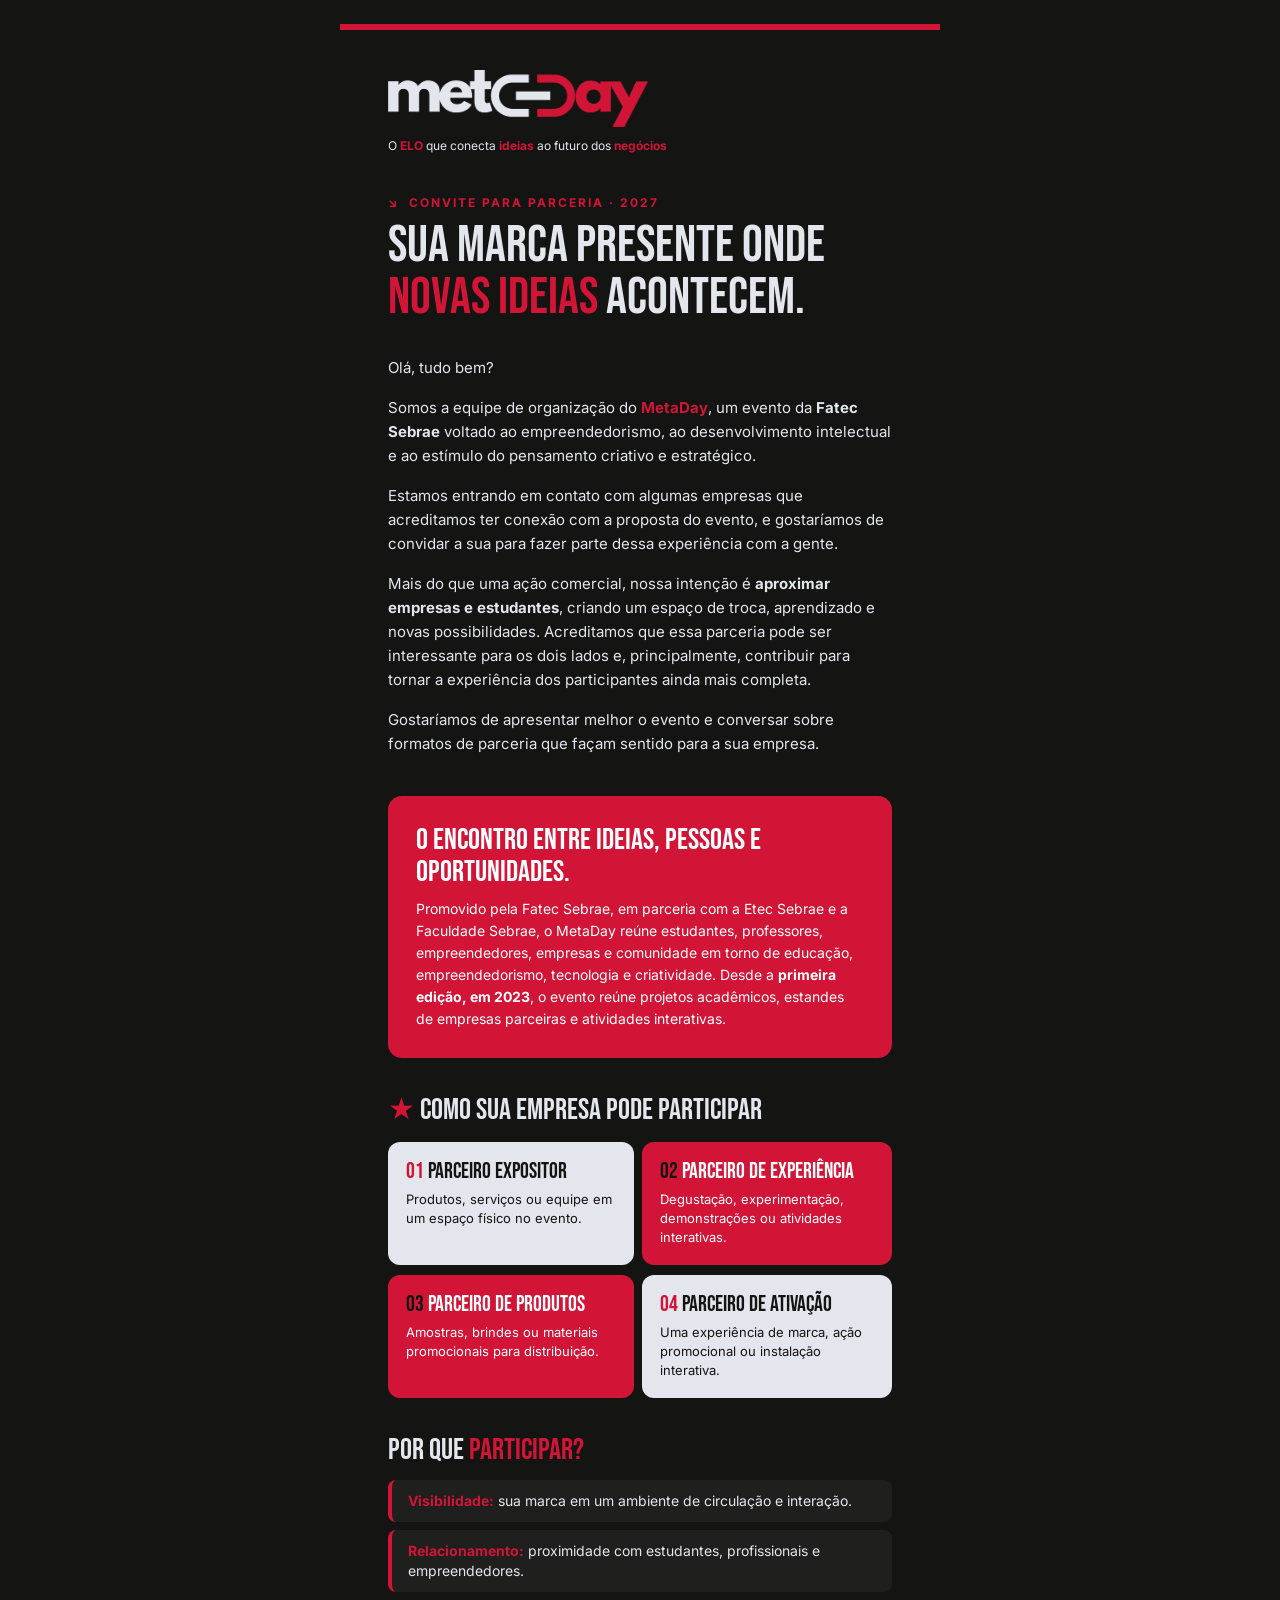
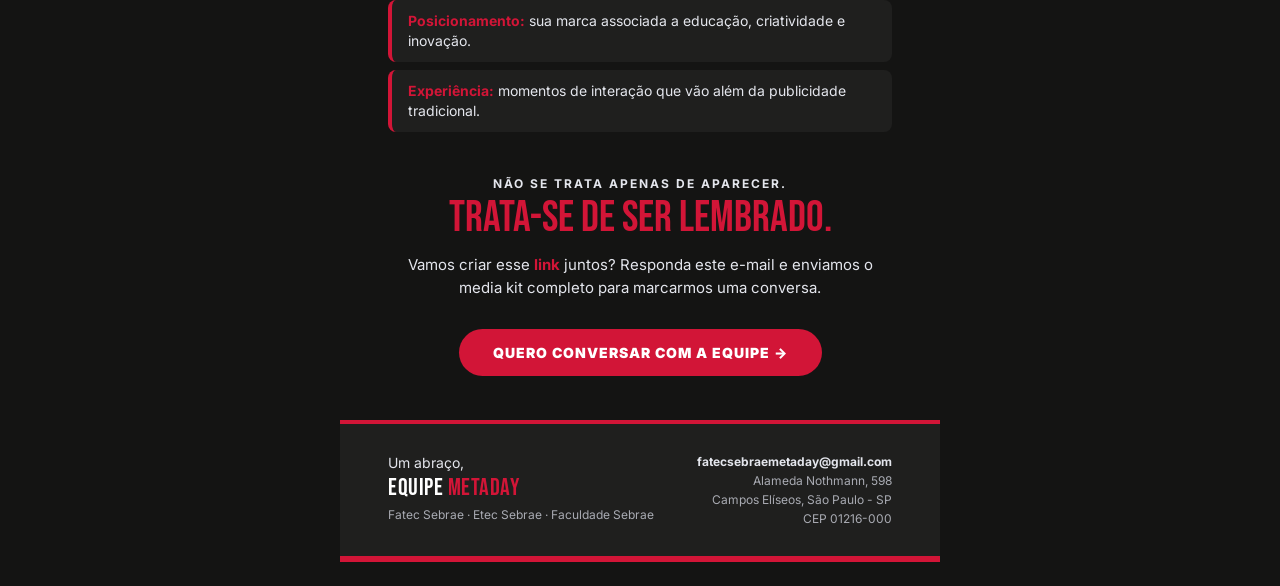
==== metaday-email/index.html @ 3293df10 "Adiciona e-mail HTML de patrocínio do MetaDay 2027 Co-Authored-By: Claude Opus 5.5 <noreply@anthropi" ====
<!DOCTYPE html>
<html lang="pt-BR" xmlns="http://www.w3.org/1999/xhtml">
<head>
<meta charset="UTF-8">
<meta name="robots" content="noindex">
<meta name="viewport" content="width=device-width, initial-scale=1.0">
<meta http-equiv="X-UA-Compatible" content="IE=edge">
<title>MetaDay 2027 | Convite para parceria</title>
<link href="https://fonts.googleapis.com/css2?family=Bebas+Neue&family=Inter:wght@400;700;900&family=League+Spartan:wght@800&display=swap" rel="stylesheet">
<style>
  body { margin:0; padding:0; background:#141413; }
  table { border-collapse:collapse; }
  img { border:0; display:block; }
  a { text-decoration:none; }
  @media only screen and (max-width:620px) {
    .container { width:100% !important; }
    .px { padding-left:24px !important; padding-right:24px !important; }
    .h1 { font-size:40px !important; line-height:42px !important; }
    .col { display:block !important; width:100% !important; }
    .col-gap { height:12px !important; display:block !important; width:100% !important; }
  }
</style>
</head>
<body style="margin:0; padding:0; background:#141413;">

<!-- Pré-cabeçalho (aparece na prévia da caixa de entrada) -->
<div style="display:none; max-height:0; overflow:hidden; mso-hide:all; font-size:1px; color:#141413; line-height:1px;">
  Queremos conversar sobre como conectar a sua marca ao MetaDay 2027, da Fatec Sebrae.&#8199;&#847;&#8199;&#847;&#8199;&#847;&#8199;&#847;&#8199;&#847;&#8199;&#847;
</div>

<table role="presentation" width="100%" cellpadding="0" cellspacing="0" border="0" bgcolor="#141413" style="background:#141413;">
<tr><td align="center" style="padding:24px 12px;">

  <table role="presentation" class="container" width="600" cellpadding="0" cellspacing="0" border="0" style="width:600px; max-width:600px;">

    <!-- Faixa superior -->
    <tr>
      <td bgcolor="#D21537" style="background:#D21537; height:6px; line-height:6px; font-size:6px;">&nbsp;</td>
    </tr>

    <!-- Cabeçalho / logo -->
    <tr>
      <td class="px" bgcolor="#141413" align="left" style="background:#141413; padding:40px 48px 8px 48px;">
        <img src="https://lucasprojetokaos-web.github.io/projeto-kaos-propostas/metaday-email/metaday-logo.png" width="260" alt="MetaDay" style="display:block; width:260px; max-width:100%; height:auto; border:0; color:#E4E6ED; font-family:Arial,sans-serif; font-size:28px; font-weight:bold;">
        <div style="font-family:Inter,Arial,sans-serif; font-size:12px; line-height:18px; color:#E4E6ED; padding-top:10px;">
          O <b style="color:#D21537;">ELO</b> que conecta <b style="color:#D21537;">ideias</b> ao futuro dos <b style="color:#D21537;">negócios</b>
        </div>
      </td>
    </tr>

    <!-- Título -->
    <tr>
      <td class="px" bgcolor="#141413" style="background:#141413; padding:32px 48px 8px 48px;">
        <div style="font-family:Inter,Arial,sans-serif; font-size:12px; font-weight:700; letter-spacing:2px; text-transform:uppercase; color:#D21537; padding-bottom:10px;">&#8600;&nbsp; Convite para parceria · 2027</div>
        <h1 class="h1" style="margin:0; font-family:'Bebas Neue',Anton,Impact,'Arial Narrow',sans-serif; font-weight:400; font-size:52px; line-height:52px; color:#E4E6ED; text-transform:uppercase;">
          Sua marca presente onde <span style="color:#D21537;">novas ideias</span> acontecem.
        </h1>
      </td>
    </tr>

    <!-- Corpo do texto -->
    <tr>
      <td class="px" bgcolor="#141413" style="background:#141413; padding:24px 48px 8px 48px; font-family:Inter,Arial,sans-serif; font-size:15px; line-height:24px; color:#E4E6ED;">
        <p style="margin:0 0 16px 0;">Olá, tudo bem?</p>
        <p style="margin:0 0 16px 0;">Somos a equipe de organização do <b style="color:#D21537;">MetaDay</b>, um evento da <b>Fatec Sebrae</b> voltado ao empreendedorismo, ao desenvolvimento intelectual e ao estímulo do pensamento criativo e estratégico.</p>
        <p style="margin:0 0 16px 0;">Estamos entrando em contato com algumas empresas que acreditamos ter conexão com a proposta do evento, e gostaríamos de convidar a sua para fazer parte dessa experiência com a gente.</p>
        <p style="margin:0 0 16px 0;">Mais do que uma ação comercial, nossa intenção é <b>aproximar empresas e estudantes</b>, criando um espaço de troca, aprendizado e novas possibilidades. Acreditamos que essa parceria pode ser interessante para os dois lados e, principalmente, contribuir para tornar a experiência dos participantes ainda mais completa.</p>
        <p style="margin:0;">Gostaríamos de apresentar melhor o evento e conversar sobre formatos de parceria que façam sentido para a sua empresa.</p>
      </td>
    </tr>

    <!-- Destaque vermelho -->
    <tr>
      <td class="px" bgcolor="#141413" style="background:#141413; padding:32px 48px 0 48px;">
        <table role="presentation" width="100%" cellpadding="0" cellspacing="0" border="0">
          <tr>
            <td bgcolor="#D21537" style="background:#D21537; border-radius:14px; padding:28px 28px;">
              <div style="font-family:'Bebas Neue',Anton,Impact,'Arial Narrow',sans-serif; font-size:30px; line-height:32px; color:#FFFFFF; text-transform:uppercase;">O encontro entre ideias, pessoas e oportunidades.</div>
              <div style="font-family:Inter,Arial,sans-serif; font-size:14px; line-height:22px; color:#FFFFFF; padding-top:10px;">
                Promovido pela Fatec Sebrae, em parceria com a Etec Sebrae e a Faculdade Sebrae, o MetaDay reúne estudantes, professores, empreendedores, empresas e comunidade em torno de educação, empreendedorismo, tecnologia e criatividade. Desde a <b>primeira edição, em 2023</b>, o evento reúne projetos acadêmicos, estandes de empresas parceiras e atividades interativas.
              </div>
            </td>
          </tr>
        </table>
      </td>
    </tr>

    <!-- Modalidades de parceria -->
    <tr>
      <td class="px" bgcolor="#141413" style="background:#141413; padding:36px 48px 0 48px;">
        <div style="font-family:'Bebas Neue',Anton,Impact,'Arial Narrow',sans-serif; font-size:30px; line-height:32px; color:#E4E6ED; text-transform:uppercase; padding-bottom:16px;">
          <span style="color:#D21537;">&#9733;</span> Como sua empresa pode participar
        </div>
        <table role="presentation" width="100%" cellpadding="0" cellspacing="0" border="0">
          <tr>
            <td class="col" width="247" valign="top" bgcolor="#E4E6ED" style="background:#E4E6ED; border-radius:12px; padding:18px 18px;">
              <div style="font-family:'Bebas Neue',Anton,Impact,'Arial Narrow',sans-serif; font-size:22px; line-height:24px; color:#141413; text-transform:uppercase;"><span style="color:#D21537;">01</span> Parceiro expositor</div>
              <div style="font-family:Inter,Arial,sans-serif; font-size:13px; line-height:19px; color:#141413; padding-top:6px;">Produtos, serviços ou equipe em um espaço físico no evento.</div>
            </td>
            <td class="col-gap" width="10" style="width:10px; font-size:0; line-height:0;">&nbsp;</td>
            <td class="col" width="247" valign="top" bgcolor="#D21537" style="background:#D21537; border-radius:12px; padding:18px 18px;">
              <div style="font-family:'Bebas Neue',Anton,Impact,'Arial Narrow',sans-serif; font-size:22px; line-height:24px; color:#FFFFFF; text-transform:uppercase;"><span style="color:#141413;">02</span> Parceiro de experiência</div>
              <div style="font-family:Inter,Arial,sans-serif; font-size:13px; line-height:19px; color:#FFFFFF; padding-top:6px;">Degustação, experimentação, demonstrações ou atividades interativas.</div>
            </td>
          </tr>
          <tr><td colspan="3" style="height:10px; line-height:10px; font-size:10px;">&nbsp;</td></tr>
          <tr>
            <td class="col" width="247" valign="top" bgcolor="#D21537" style="background:#D21537; border-radius:12px; padding:18px 18px;">
              <div style="font-family:'Bebas Neue',Anton,Impact,'Arial Narrow',sans-serif; font-size:22px; line-height:24px; color:#FFFFFF; text-transform:uppercase;"><span style="color:#141413;">03</span> Parceiro de produtos</div>
              <div style="font-family:Inter,Arial,sans-serif; font-size:13px; line-height:19px; color:#FFFFFF; padding-top:6px;">Amostras, brindes ou materiais promocionais para distribuição.</div>
            </td>
            <td class="col-gap" width="10" style="width:10px; font-size:0; line-height:0;">&nbsp;</td>
            <td class="col" width="247" valign="top" bgcolor="#E4E6ED" style="background:#E4E6ED; border-radius:12px; padding:18px 18px;">
              <div style="font-family:'Bebas Neue',Anton,Impact,'Arial Narrow',sans-serif; font-size:22px; line-height:24px; color:#141413; text-transform:uppercase;"><span style="color:#D21537;">04</span> Parceiro de ativação</div>
              <div style="font-family:Inter,Arial,sans-serif; font-size:13px; line-height:19px; color:#141413; padding-top:6px;">Uma experiência de marca, ação promocional ou instalação interativa.</div>
            </td>
          </tr>
        </table>
      </td>
    </tr>

    <!-- Por que participar -->
    <tr>
      <td class="px" bgcolor="#141413" style="background:#141413; padding:36px 48px 0 48px;">
        <div style="font-family:'Bebas Neue',Anton,Impact,'Arial Narrow',sans-serif; font-size:30px; line-height:32px; color:#E4E6ED; text-transform:uppercase; padding-bottom:14px;">
          Por que <span style="color:#D21537;">participar?</span>
        </div>
        <table role="presentation" width="100%" cellpadding="0" cellspacing="0" border="0" style="font-family:Inter,Arial,sans-serif; font-size:14px; line-height:20px;">
          <tr><td style="padding:0 0 8px 0;"><div style="background:#1F1F1E; border-left:4px solid #D21537; border-radius:8px; padding:11px 16px; color:#E4E6ED;"><b style="color:#D21537;">Visibilidade:</b> sua marca em um ambiente de circulação e interação.</div></td></tr>
          <tr><td style="padding:0 0 8px 0;"><div style="background:#1F1F1E; border-left:4px solid #D21537; border-radius:8px; padding:11px 16px; color:#E4E6ED;"><b style="color:#D21537;">Relacionamento:</b> proximidade com estudantes, profissionais e empreendedores.</div></td></tr>
          <tr><td style="padding:0 0 8px 0;"><div style="background:#1F1F1E; border-left:4px solid #D21537; border-radius:8px; padding:11px 16px; color:#E4E6ED;"><b style="color:#D21537;">Posicionamento:</b> sua marca associada a educação, criatividade e inovação.</div></td></tr>
          <tr><td style="padding:0;"><div style="background:#1F1F1E; border-left:4px solid #D21537; border-radius:8px; padding:11px 16px; color:#E4E6ED;"><b style="color:#D21537;">Experiência:</b> momentos de interação que vão além da publicidade tradicional.</div></td></tr>
        </table>
      </td>
    </tr>

    <!-- Chamada final -->
    <tr>
      <td class="px" bgcolor="#141413" align="center" style="background:#141413; padding:44px 48px 8px 48px;">
        <div style="font-family:Inter,Arial,sans-serif; font-size:12px; font-weight:700; letter-spacing:2px; text-transform:uppercase; color:#E4E6ED;">Não se trata apenas de aparecer.</div>
        <div style="font-family:'Bebas Neue',Anton,Impact,'Arial Narrow',sans-serif; font-size:44px; line-height:46px; color:#D21537; text-transform:uppercase; padding-top:4px;">Trata-se de ser lembrado.</div>
        <div style="font-family:Inter,Arial,sans-serif; font-size:15px; line-height:23px; color:#E4E6ED; padding-top:12px;">Vamos criar esse <b style="color:#D21537;">link</b> juntos? Responda este e-mail e enviamos o media kit completo para marcarmos uma conversa.</div>
      </td>
    </tr>
    <tr>
      <td bgcolor="#141413" align="center" style="background:#141413; padding:22px 48px 44px 48px;">
        <table role="presentation" cellpadding="0" cellspacing="0" border="0">
          <tr>
            <td bgcolor="#D21537" style="background:#D21537; border-radius:999px;">
              <a href="mailto:fatecsebraemetaday@gmail.com?subject=Parceria%20MetaDay%202027" target="_blank" style="display:inline-block; padding:15px 34px; font-family:Inter,Arial,sans-serif; font-size:14px; font-weight:900; letter-spacing:1px; text-transform:uppercase; color:#FFFFFF; text-decoration:none; border-radius:999px;">Quero conversar com a equipe &#8594;</a>
            </td>
          </tr>
        </table>
      </td>
    </tr>

    <!-- Assinatura / contato -->
    <tr>
      <td class="px" bgcolor="#1F1F1E" style="background:#1F1F1E; padding:28px 48px; border-top:4px solid #D21537;">
        <table role="presentation" width="100%" cellpadding="0" cellspacing="0" border="0">
          <tr>
            <td class="col" valign="top" style="font-family:Inter,Arial,sans-serif; font-size:14px; line-height:21px; color:#E4E6ED;">
              Um abraço,<br>
              <b style="font-family:'Bebas Neue',Anton,Impact,'Arial Narrow',sans-serif; font-weight:400; font-size:24px; line-height:30px; color:#FFFFFF; letter-spacing:0.5px;">Equipe <span style="color:#D21537;">MetaDay</span></b><br>
              <span style="font-size:12px; color:#A9ABB3;">Fatec Sebrae · Etec Sebrae · Faculdade Sebrae</span>
            </td>
            <td class="col" valign="top" align="right" style="font-family:Inter,Arial,sans-serif; font-size:12px; line-height:19px; color:#A9ABB3; text-align:right;">
              <a href="mailto:fatecsebraemetaday@gmail.com" style="color:#E4E6ED; font-weight:700; text-decoration:none;">fatecsebraemetaday@gmail.com</a><br>
              Alameda Nothmann, 598<br>
              Campos Elíseos, São Paulo - SP<br>
              CEP 01216-000
            </td>
          </tr>
        </table>
      </td>
    </tr>
    <tr>
      <td bgcolor="#D21537" style="background:#D21537; height:6px; line-height:6px; font-size:6px;">&nbsp;</td>
    </tr>

  </table>

</td></tr>
</table>
</body>
</html>
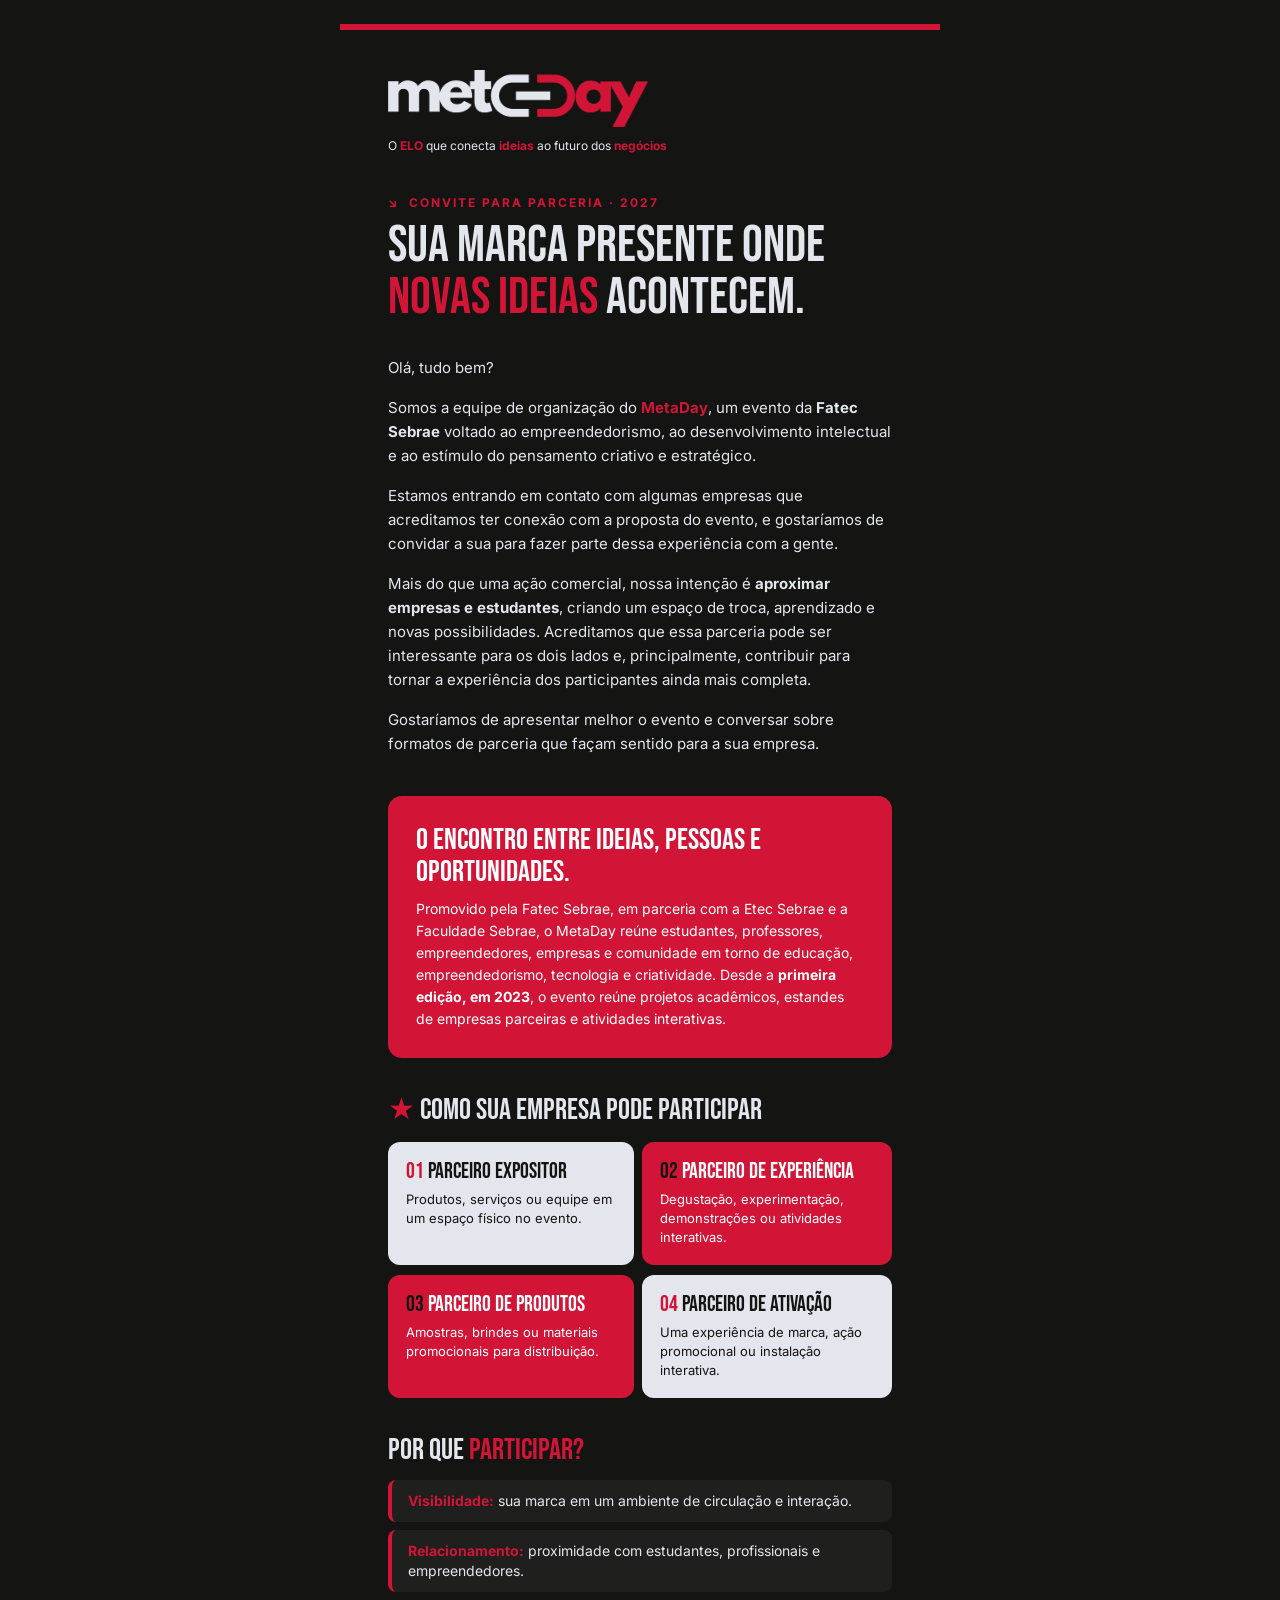
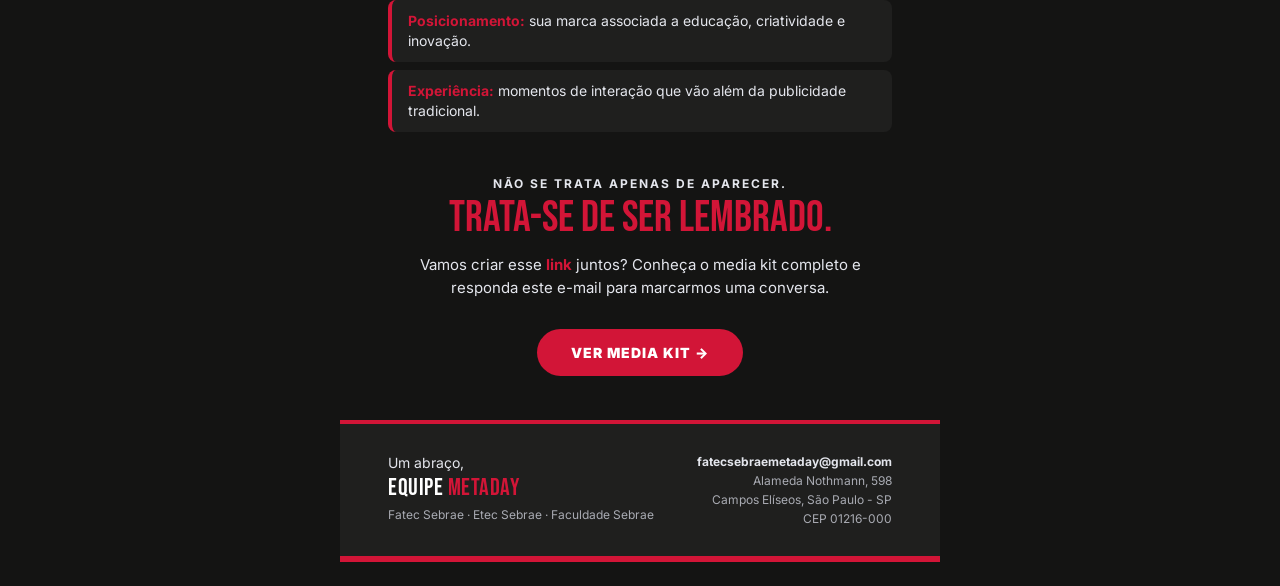
==== commit d5e27915: "MetaDay: botão final passa a ser "Ver media kit" com link do Drive Co-Authored-By: Claude Opus 5.5 <" ====
--- a/metaday-email/index.html
+++ b/metaday-email/index.html
@@ -139,7 +139,7 @@
       <td class="px" bgcolor="#141413" align="center" style="background:#141413; padding:44px 48px 8px 48px;">
         <div style="font-family:Inter,Arial,sans-serif; font-size:12px; font-weight:700; letter-spacing:2px; text-transform:uppercase; color:#E4E6ED;">Não se trata apenas de aparecer.</div>
         <div style="font-family:'Bebas Neue',Anton,Impact,'Arial Narrow',sans-serif; font-size:44px; line-height:46px; color:#D21537; text-transform:uppercase; padding-top:4px;">Trata-se de ser lembrado.</div>
-        <div style="font-family:Inter,Arial,sans-serif; font-size:15px; line-height:23px; color:#E4E6ED; padding-top:12px;">Vamos criar esse <b style="color:#D21537;">link</b> juntos? Responda este e-mail e enviamos o media kit completo para marcarmos uma conversa.</div>
+        <div style="font-family:Inter,Arial,sans-serif; font-size:15px; line-height:23px; color:#E4E6ED; padding-top:12px;">Vamos criar esse <b style="color:#D21537;">link</b> juntos? Conheça o media kit completo e responda este e-mail para marcarmos uma conversa.</div>
       </td>
     </tr>
     <tr>
@@ -147,7 +147,7 @@
         <table role="presentation" cellpadding="0" cellspacing="0" border="0">
           <tr>
             <td bgcolor="#D21537" style="background:#D21537; border-radius:999px;">
-              <a href="mailto:fatecsebraemetaday@gmail.com?subject=Parceria%20MetaDay%202027" target="_blank" style="display:inline-block; padding:15px 34px; font-family:Inter,Arial,sans-serif; font-size:14px; font-weight:900; letter-spacing:1px; text-transform:uppercase; color:#FFFFFF; text-decoration:none; border-radius:999px;">Quero conversar com a equipe &#8594;</a>
+              <a href="https://drive.google.com/file/d/1E5G5jWtkRRz2CN0wn1RyYyfF57SRmphQ/view?usp=sharing" target="_blank" style="display:inline-block; padding:15px 34px; font-family:Inter,Arial,sans-serif; font-size:14px; font-weight:900; letter-spacing:1px; text-transform:uppercase; color:#FFFFFF; text-decoration:none; border-radius:999px;">Ver media kit &#8594;</a>
             </td>
           </tr>
         </table>
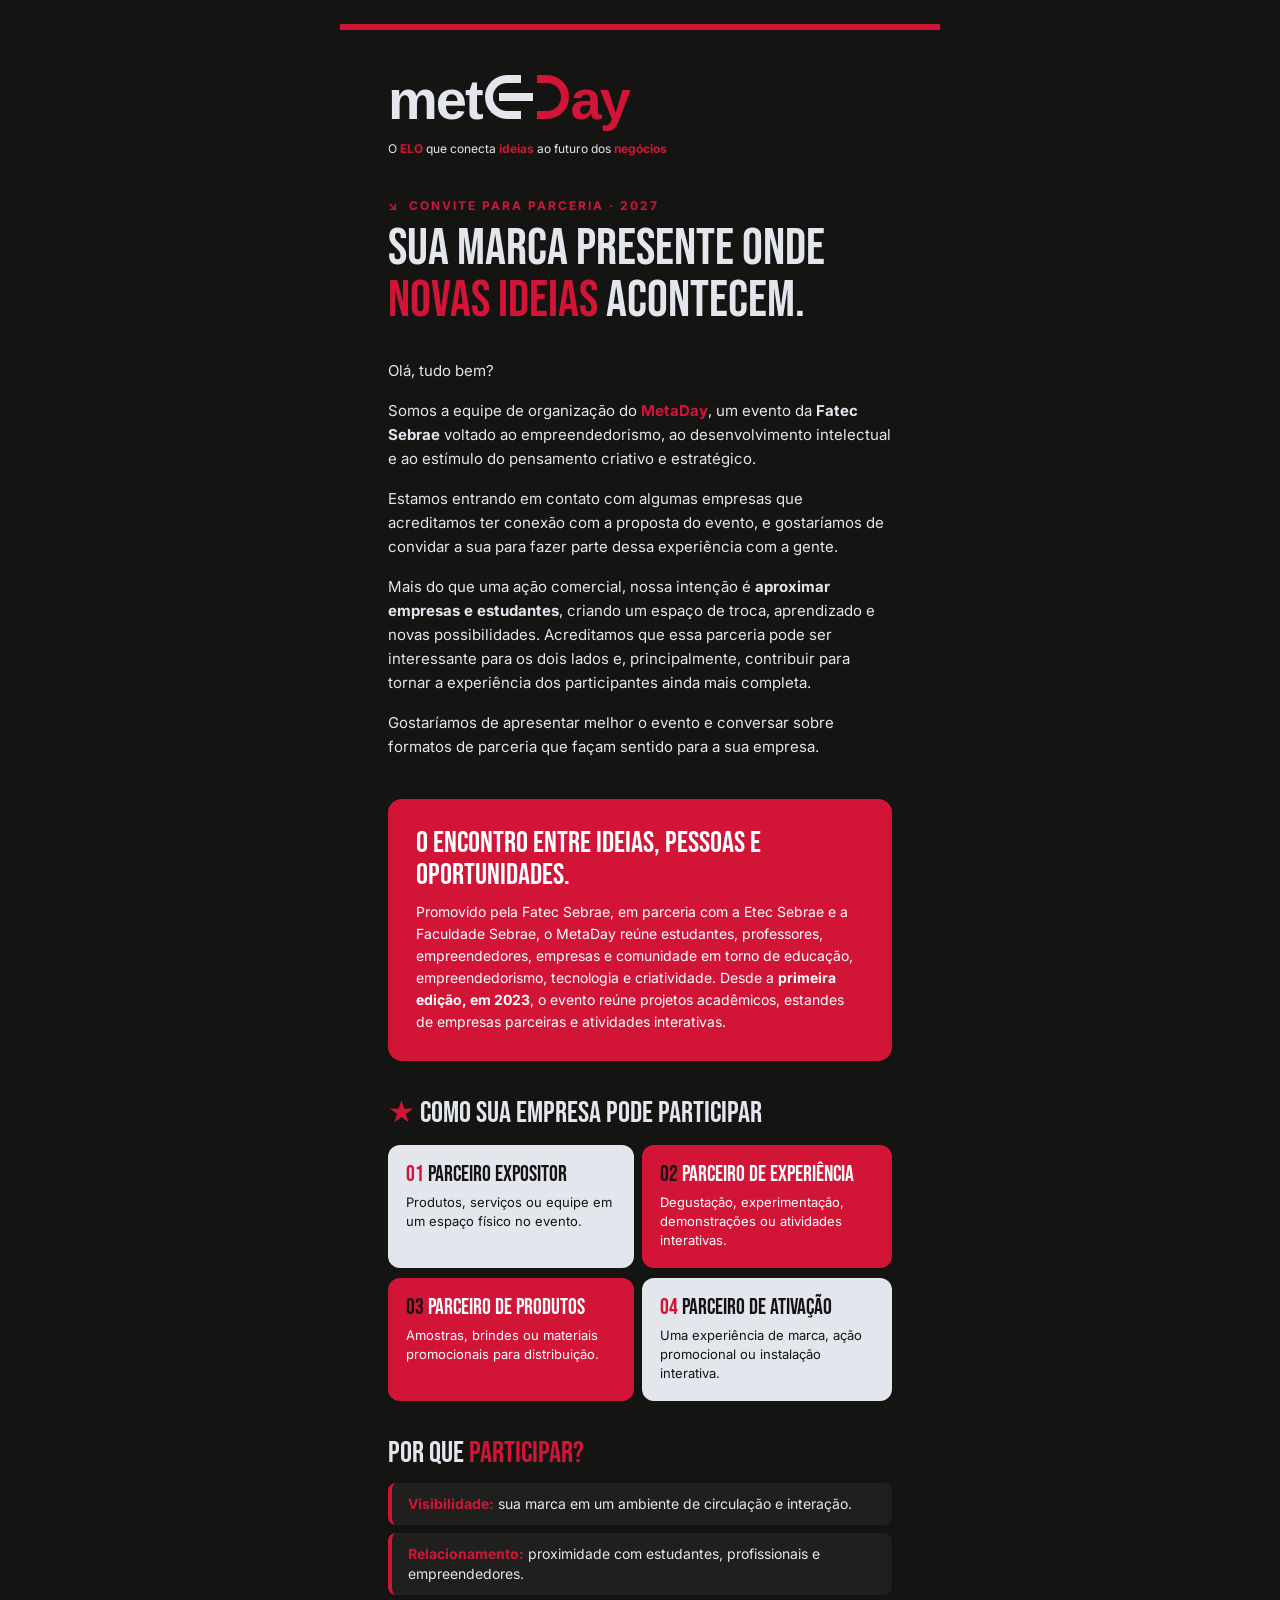
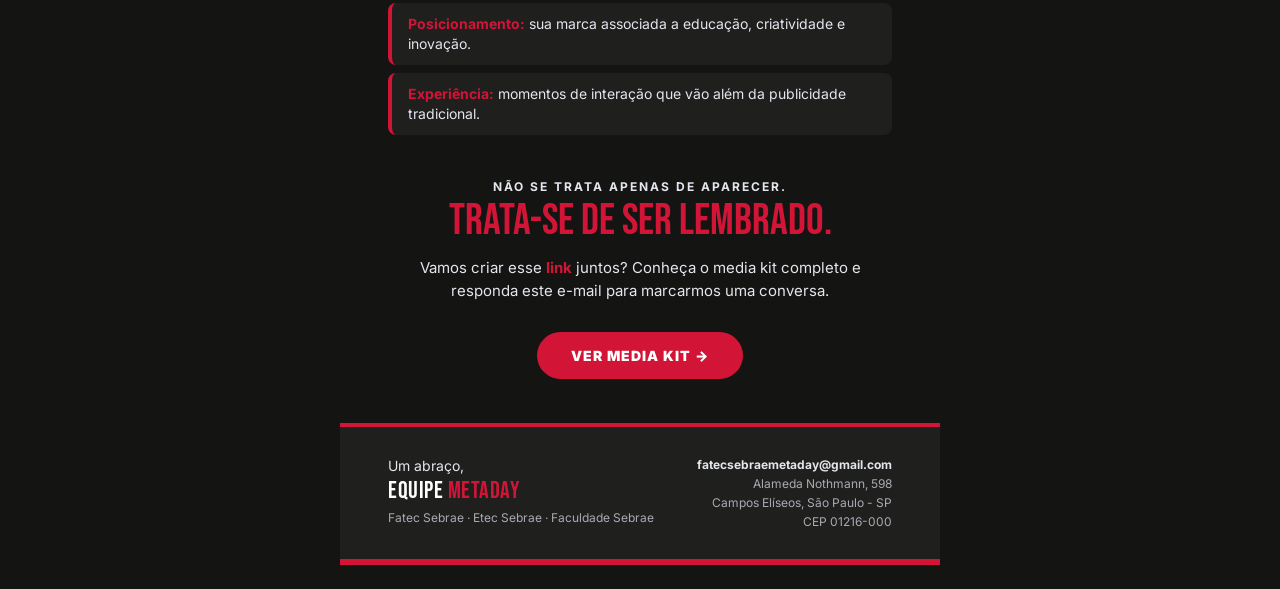
==== commit df26046a: "MetaDay: logo feito em HTML/CSS no próprio código, sem depender de imagem externa Co-Authored-By: Cl" ====
--- a/metaday-email/index.html
+++ b/metaday-email/index.html
@@ -41,7 +41,11 @@
     <!-- Cabeçalho / logo -->
     <tr>
       <td class="px" bgcolor="#141413" align="left" style="background:#141413; padding:40px 48px 8px 48px;">
-        <img src="https://lucasprojetokaos-web.github.io/projeto-kaos-propostas/metaday-email/metaday-logo.png" width="260" alt="MetaDay" style="display:block; width:260px; max-width:100%; height:auto; border:0; color:#E4E6ED; font-family:Arial,sans-serif; font-size:28px; font-weight:bold;">
+        <!-- Logo MetaDay feito em HTML/CSS, sem imagem: funciona em qualquer ferramenta de e-mail -->
+        <!--[if mso]><div style="font-family:Arial,sans-serif; font-weight:bold; font-size:44px; line-height:48px; color:#E4E6ED;">meta<span style="color:#D21537;">Day</span></div><![endif]-->
+        <!--[if !mso]><!-->
+        <div style="font-family:'League Spartan','Arial Black','Arial Bold',Arial,sans-serif; font-weight:900; font-size:56px; line-height:60px; letter-spacing:-2px; color:#E4E6ED; white-space:nowrap;">met<span style="display:inline-block; width:28px; height:28px; border:8px solid #E4E6ED; border-right:0; border-radius:22px 0 0 22px; margin-left:3px; font-size:0; line-height:0;"></span><span style="display:inline-block; width:34px; height:8px; background:#E4E6ED; margin-left:-22px; margin-bottom:18px; font-size:0; line-height:0;"></span><span style="display:inline-block; width:24px; height:28px; border:8px solid #D21537; border-left:0; border-radius:0 22px 22px 0; margin-left:4px; font-size:0; line-height:0;"></span><span style="color:#D21537; margin-left:2px;">ay</span></div>
+        <!--<![endif]-->
         <div style="font-family:Inter,Arial,sans-serif; font-size:12px; line-height:18px; color:#E4E6ED; padding-top:10px;">
           O <b style="color:#D21537;">ELO</b> que conecta <b style="color:#D21537;">ideias</b> ao futuro dos <b style="color:#D21537;">negócios</b>
         </div>
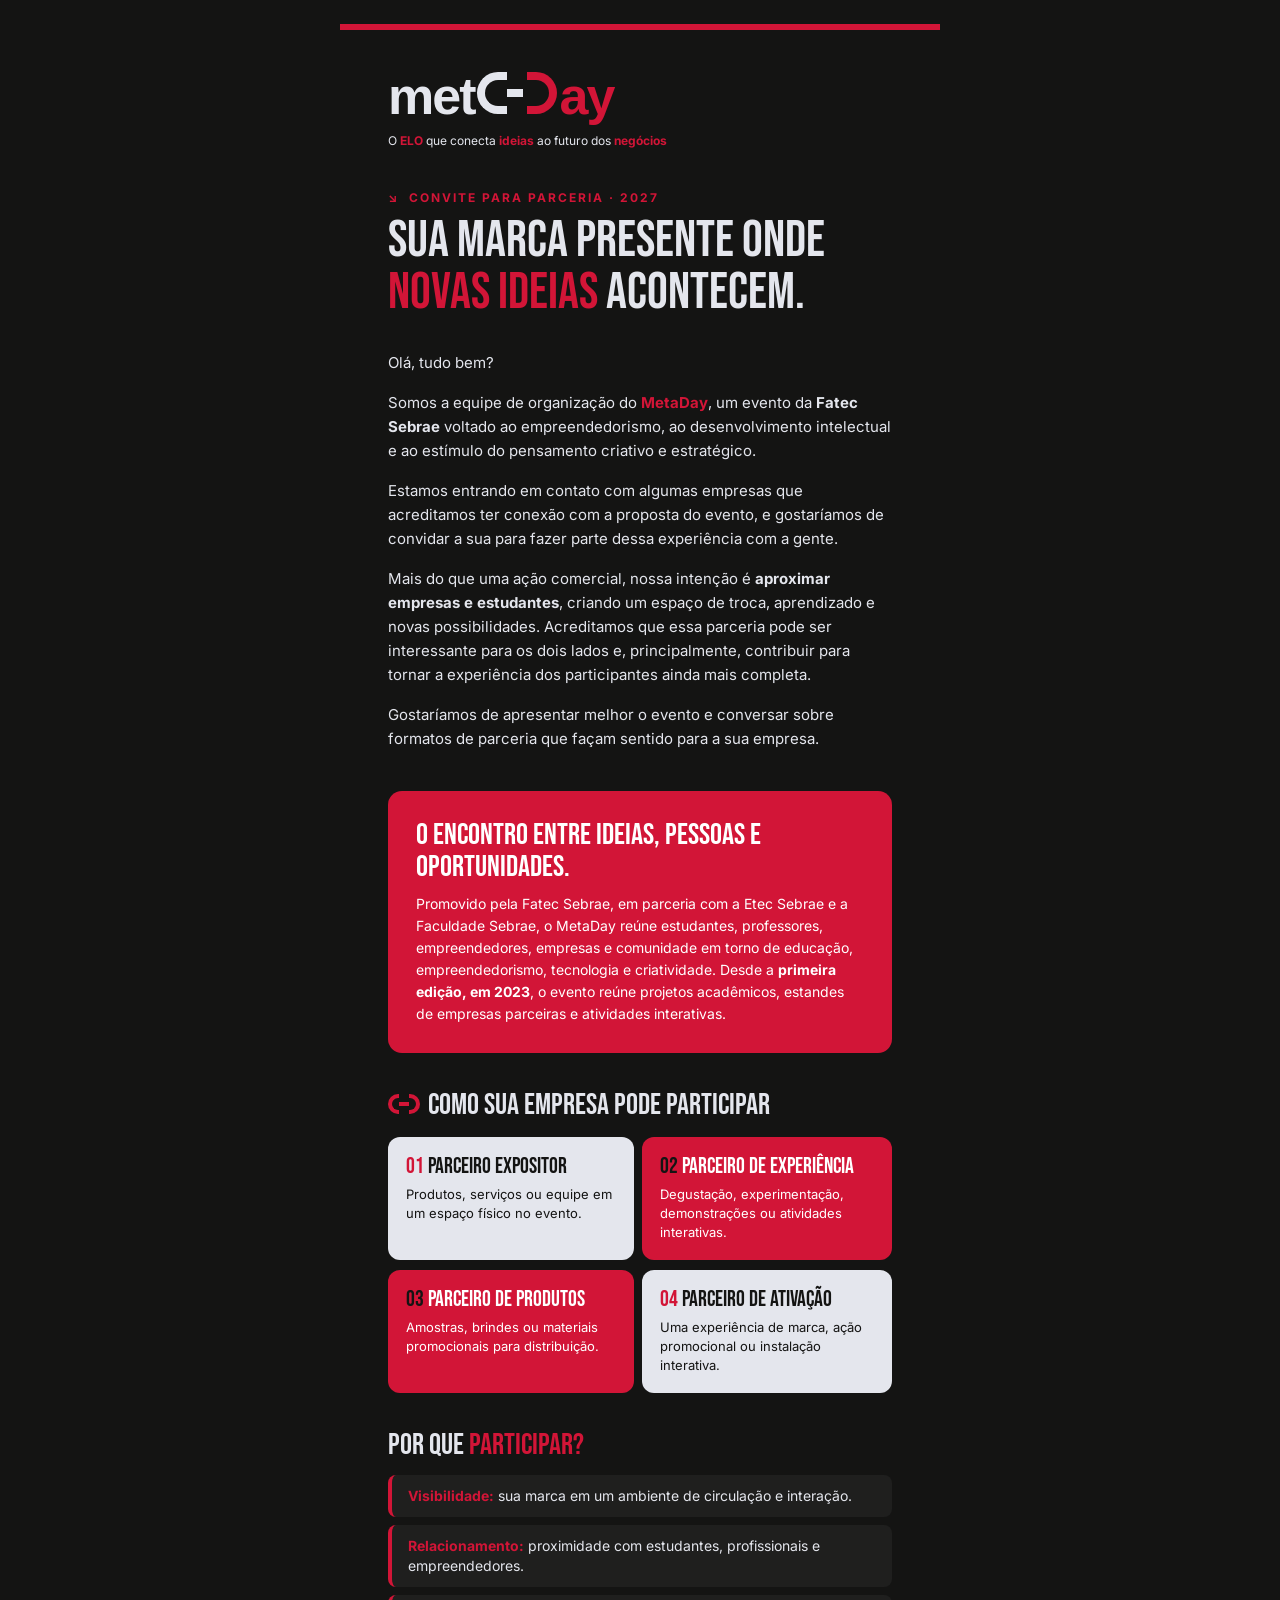
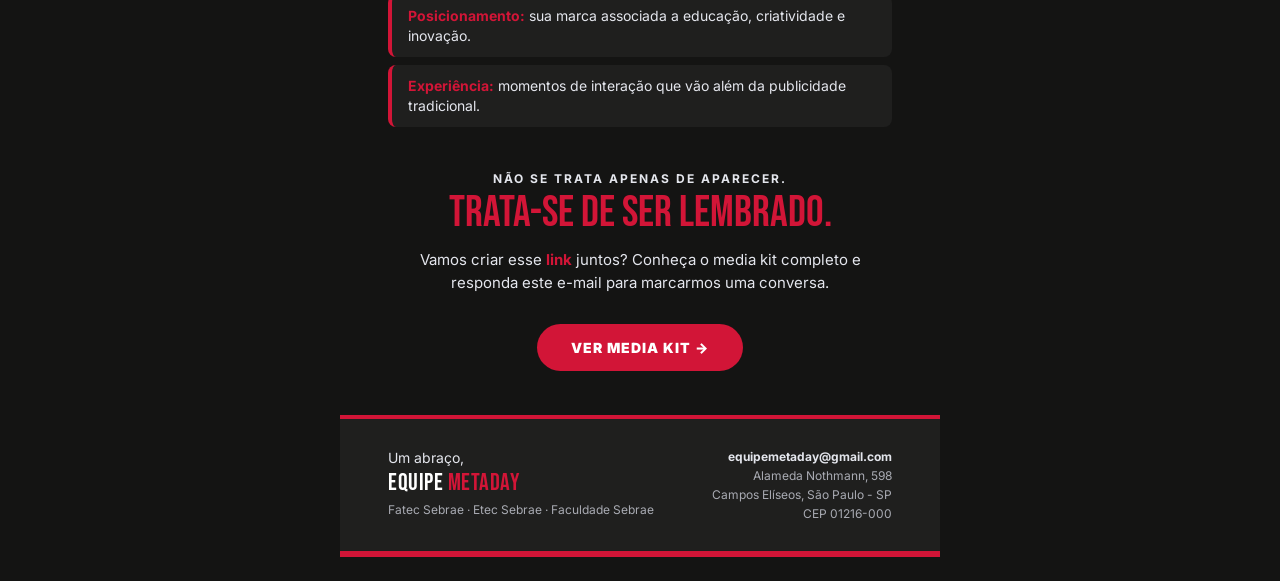
==== commit cdc7f140: "MetaDay: logo alinhado, ícone de link da identidade e e-mail equipemetaday@gmail.com Co-Authored-By:" ====
--- a/metaday-email/index.html
+++ b/metaday-email/index.html
@@ -44,7 +44,7 @@
         <!-- Logo MetaDay feito em HTML/CSS, sem imagem: funciona em qualquer ferramenta de e-mail -->
         <!--[if mso]><div style="font-family:Arial,sans-serif; font-weight:bold; font-size:44px; line-height:48px; color:#E4E6ED;">meta<span style="color:#D21537;">Day</span></div><![endif]-->
         <!--[if !mso]><!-->
-        <div style="font-family:'League Spartan','Arial Black','Arial Bold',Arial,sans-serif; font-weight:900; font-size:56px; line-height:60px; letter-spacing:-2px; color:#E4E6ED; white-space:nowrap;">met<span style="display:inline-block; width:28px; height:28px; border:8px solid #E4E6ED; border-right:0; border-radius:22px 0 0 22px; margin-left:3px; font-size:0; line-height:0;"></span><span style="display:inline-block; width:34px; height:8px; background:#E4E6ED; margin-left:-22px; margin-bottom:18px; font-size:0; line-height:0;"></span><span style="display:inline-block; width:24px; height:28px; border:8px solid #D21537; border-left:0; border-radius:0 22px 22px 0; margin-left:4px; font-size:0; line-height:0;"></span><span style="color:#D21537; margin-left:2px;">ay</span></div>
+        <table role="presentation" cellpadding="0" cellspacing="0" border="0" style="border-collapse:collapse;"><tr><td valign="bottom" style="vertical-align:bottom; font-family:'League Spartan','Arial Black','Arial Bold',Arial,sans-serif; font-weight:900; font-size:52px; line-height:52px; letter-spacing:-2px; white-space:nowrap; color:#E4E6ED; padding-right:3px;">met</td><td valign="bottom" style="vertical-align:bottom; padding-bottom:8px;"><div style="width:22px; height:26px; border:8px solid #E4E6ED; border-right:0; border-radius:21px 0 0 21px; font-size:0; line-height:0;">&nbsp;</div></td><td valign="bottom" style="vertical-align:bottom; padding-bottom:25px;"><div style="width:16px; height:8px; background:#E4E6ED; margin:0 4px 0 0; font-size:0; line-height:0;">&nbsp;</div></td><td valign="bottom" style="vertical-align:bottom; padding-bottom:8px;"><div style="width:22px; height:26px; border:8px solid #D21537; border-left:0; border-radius:0 21px 21px 0; font-size:0; line-height:0;">&nbsp;</div></td><td valign="bottom" style="vertical-align:bottom; font-family:'League Spartan','Arial Black','Arial Bold',Arial,sans-serif; font-weight:900; font-size:52px; line-height:52px; letter-spacing:-2px; white-space:nowrap; color:#D21537; padding-left:2px;">ay</td></tr></table>
         <!--<![endif]-->
         <div style="font-family:Inter,Arial,sans-serif; font-size:12px; line-height:18px; color:#E4E6ED; padding-top:10px;">
           O <b style="color:#D21537;">ELO</b> que conecta <b style="color:#D21537;">ideias</b> ao futuro dos <b style="color:#D21537;">negócios</b>
@@ -93,7 +93,7 @@
     <tr>
       <td class="px" bgcolor="#141413" style="background:#141413; padding:36px 48px 0 48px;">
         <div style="font-family:'Bebas Neue',Anton,Impact,'Arial Narrow',sans-serif; font-size:30px; line-height:32px; color:#E4E6ED; text-transform:uppercase; padding-bottom:16px;">
-          <span style="color:#D21537;">&#9733;</span> Como sua empresa pode participar
+          <table role="presentation" cellpadding="0" cellspacing="0" border="0" style="display:inline-table; border-collapse:collapse; vertical-align:middle; margin-right:8px;"><tr><td valign="middle"><div style="width:7px; height:12px; border:4px solid #D21537; border-right:0; border-radius:10px 0 0 10px; font-size:0; line-height:0;">&nbsp;</div></td><td valign="middle"><div style="width:10px; height:4px; background:#D21537; font-size:0; line-height:0;">&nbsp;</div></td><td valign="middle"><div style="width:7px; height:12px; border:4px solid #D21537; border-left:0; border-radius:0 10px 10px 0; font-size:0; line-height:0;">&nbsp;</div></td></tr></table>Como sua empresa pode participar
         </div>
         <table role="presentation" width="100%" cellpadding="0" cellspacing="0" border="0">
           <tr>
@@ -169,7 +169,7 @@
               <span style="font-size:12px; color:#A9ABB3;">Fatec Sebrae · Etec Sebrae · Faculdade Sebrae</span>
             </td>
             <td class="col" valign="top" align="right" style="font-family:Inter,Arial,sans-serif; font-size:12px; line-height:19px; color:#A9ABB3; text-align:right;">
-              <a href="mailto:fatecsebraemetaday@gmail.com" style="color:#E4E6ED; font-weight:700; text-decoration:none;">fatecsebraemetaday@gmail.com</a><br>
+              <a href="mailto:equipemetaday@gmail.com" style="color:#E4E6ED; font-weight:700; text-decoration:none;">equipemetaday@gmail.com</a><br>
               Alameda Nothmann, 598<br>
               Campos Elíseos, São Paulo - SP<br>
               CEP 01216-000
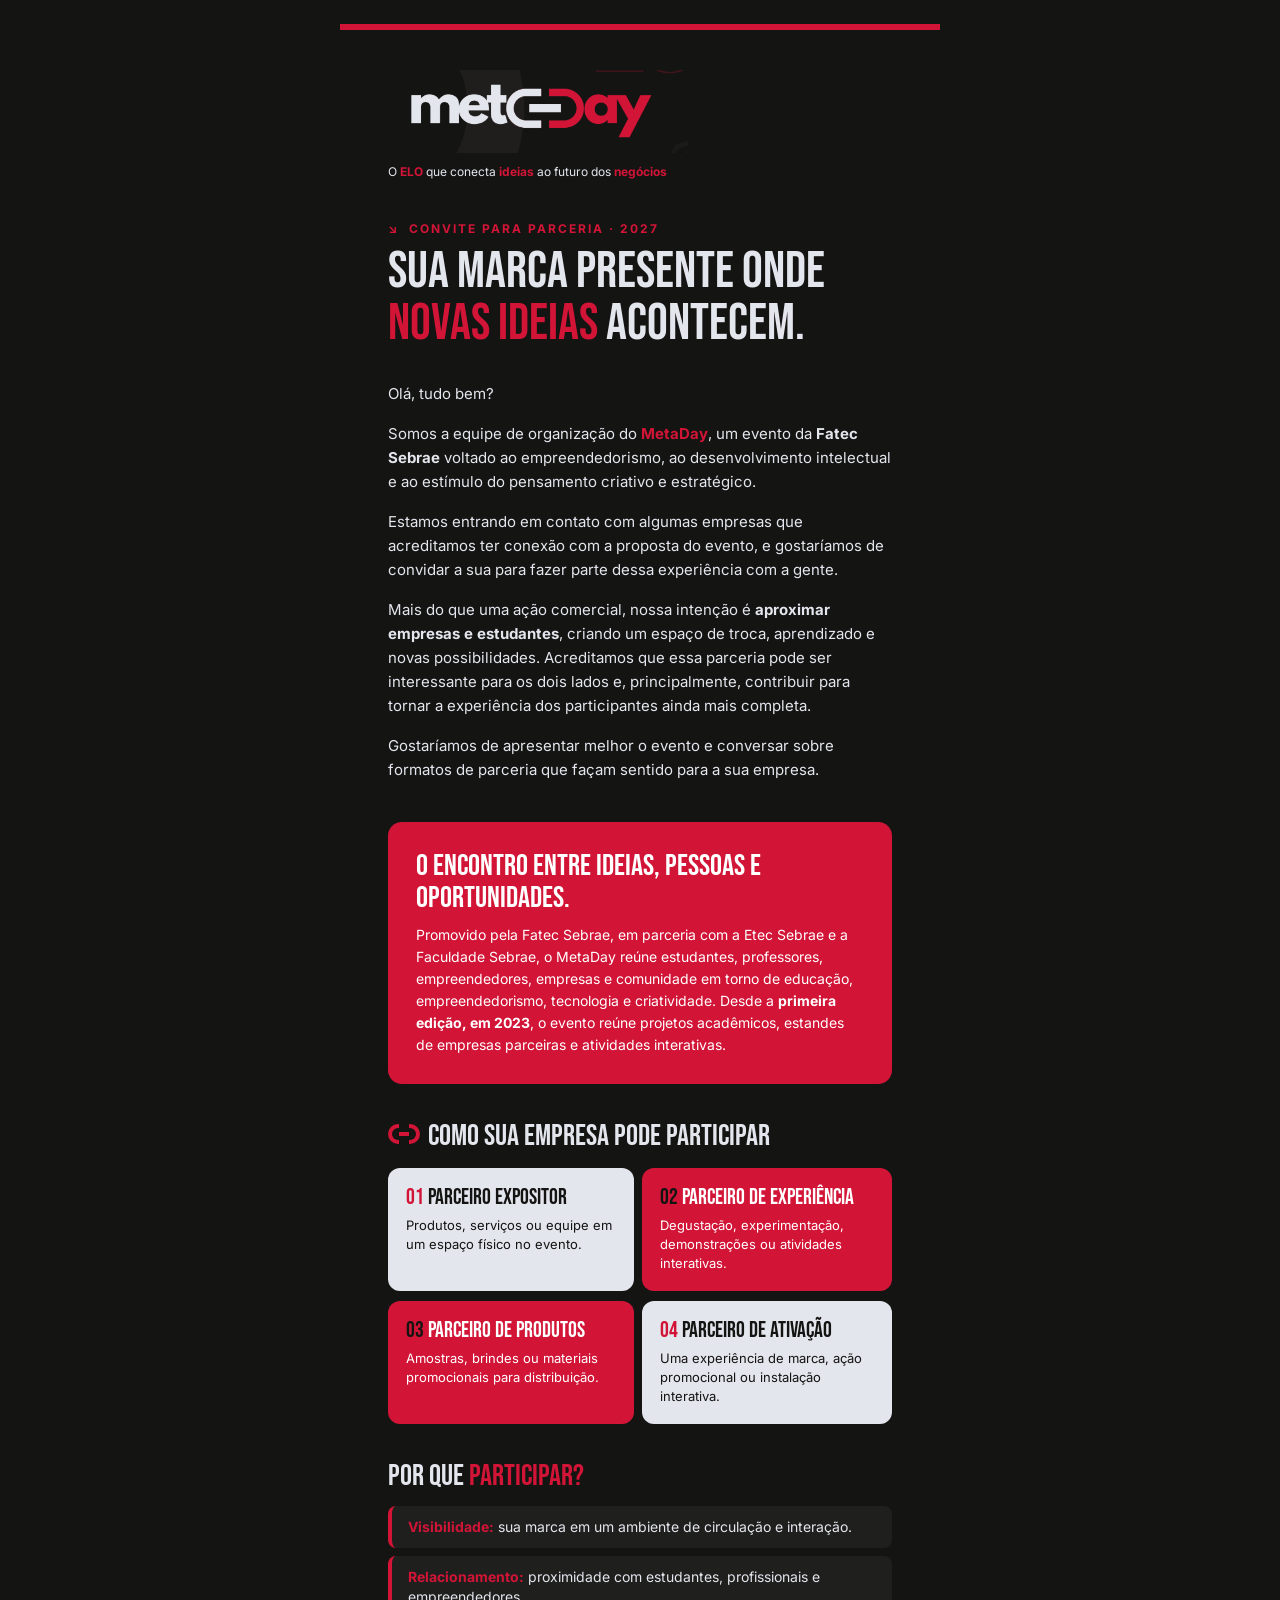
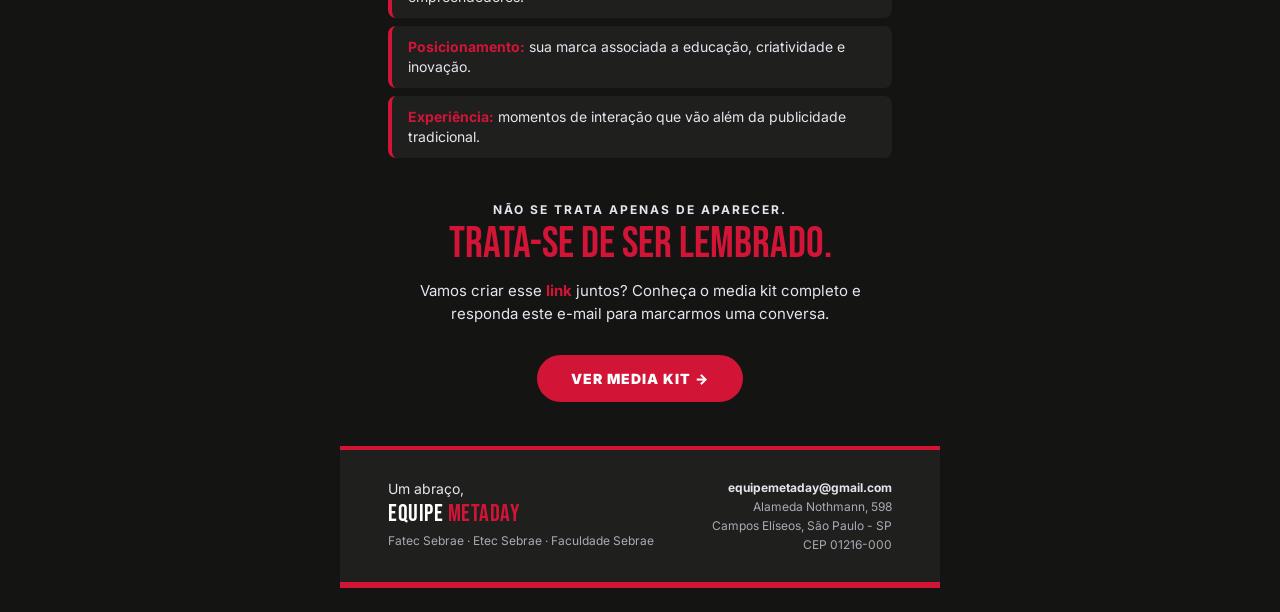
==== commit 8c111209: "MetaDay: logo passa a ser a imagem original enviada Co-Authored-By: Claude Opus 5.5 <noreply@anthrop" ====
--- a/metaday-email/index.html
+++ b/metaday-email/index.html
@@ -41,11 +41,7 @@
     <!-- Cabeçalho / logo -->
     <tr>
       <td class="px" bgcolor="#141413" align="left" style="background:#141413; padding:40px 48px 8px 48px;">
-        <!-- Logo MetaDay feito em HTML/CSS, sem imagem: funciona em qualquer ferramenta de e-mail -->
-        <!--[if mso]><div style="font-family:Arial,sans-serif; font-weight:bold; font-size:44px; line-height:48px; color:#E4E6ED;">meta<span style="color:#D21537;">Day</span></div><![endif]-->
-        <!--[if !mso]><!-->
-        <table role="presentation" cellpadding="0" cellspacing="0" border="0" style="border-collapse:collapse;"><tr><td valign="bottom" style="vertical-align:bottom; font-family:'League Spartan','Arial Black','Arial Bold',Arial,sans-serif; font-weight:900; font-size:52px; line-height:52px; letter-spacing:-2px; white-space:nowrap; color:#E4E6ED; padding-right:3px;">met</td><td valign="bottom" style="vertical-align:bottom; padding-bottom:8px;"><div style="width:22px; height:26px; border:8px solid #E4E6ED; border-right:0; border-radius:21px 0 0 21px; font-size:0; line-height:0;">&nbsp;</div></td><td valign="bottom" style="vertical-align:bottom; padding-bottom:25px;"><div style="width:16px; height:8px; background:#E4E6ED; margin:0 4px 0 0; font-size:0; line-height:0;">&nbsp;</div></td><td valign="bottom" style="vertical-align:bottom; padding-bottom:8px;"><div style="width:22px; height:26px; border:8px solid #D21537; border-left:0; border-radius:0 21px 21px 0; font-size:0; line-height:0;">&nbsp;</div></td><td valign="bottom" style="vertical-align:bottom; font-family:'League Spartan','Arial Black','Arial Bold',Arial,sans-serif; font-weight:900; font-size:52px; line-height:52px; letter-spacing:-2px; white-space:nowrap; color:#D21537; padding-left:2px;">ay</td></tr></table>
-        <!--<![endif]-->
+        <img src="https://lucasprojetokaos-web.github.io/projeto-kaos-propostas/metaday-email/logo-metaday.png" width="300" alt="MetaDay" style="display:block; width:300px; max-width:100%; height:auto; border:0; outline:none; color:#E4E6ED; font-family:Arial,sans-serif; font-size:32px; font-weight:bold;">
         <div style="font-family:Inter,Arial,sans-serif; font-size:12px; line-height:18px; color:#E4E6ED; padding-top:10px;">
           O <b style="color:#D21537;">ELO</b> que conecta <b style="color:#D21537;">ideias</b> ao futuro dos <b style="color:#D21537;">negócios</b>
         </div>
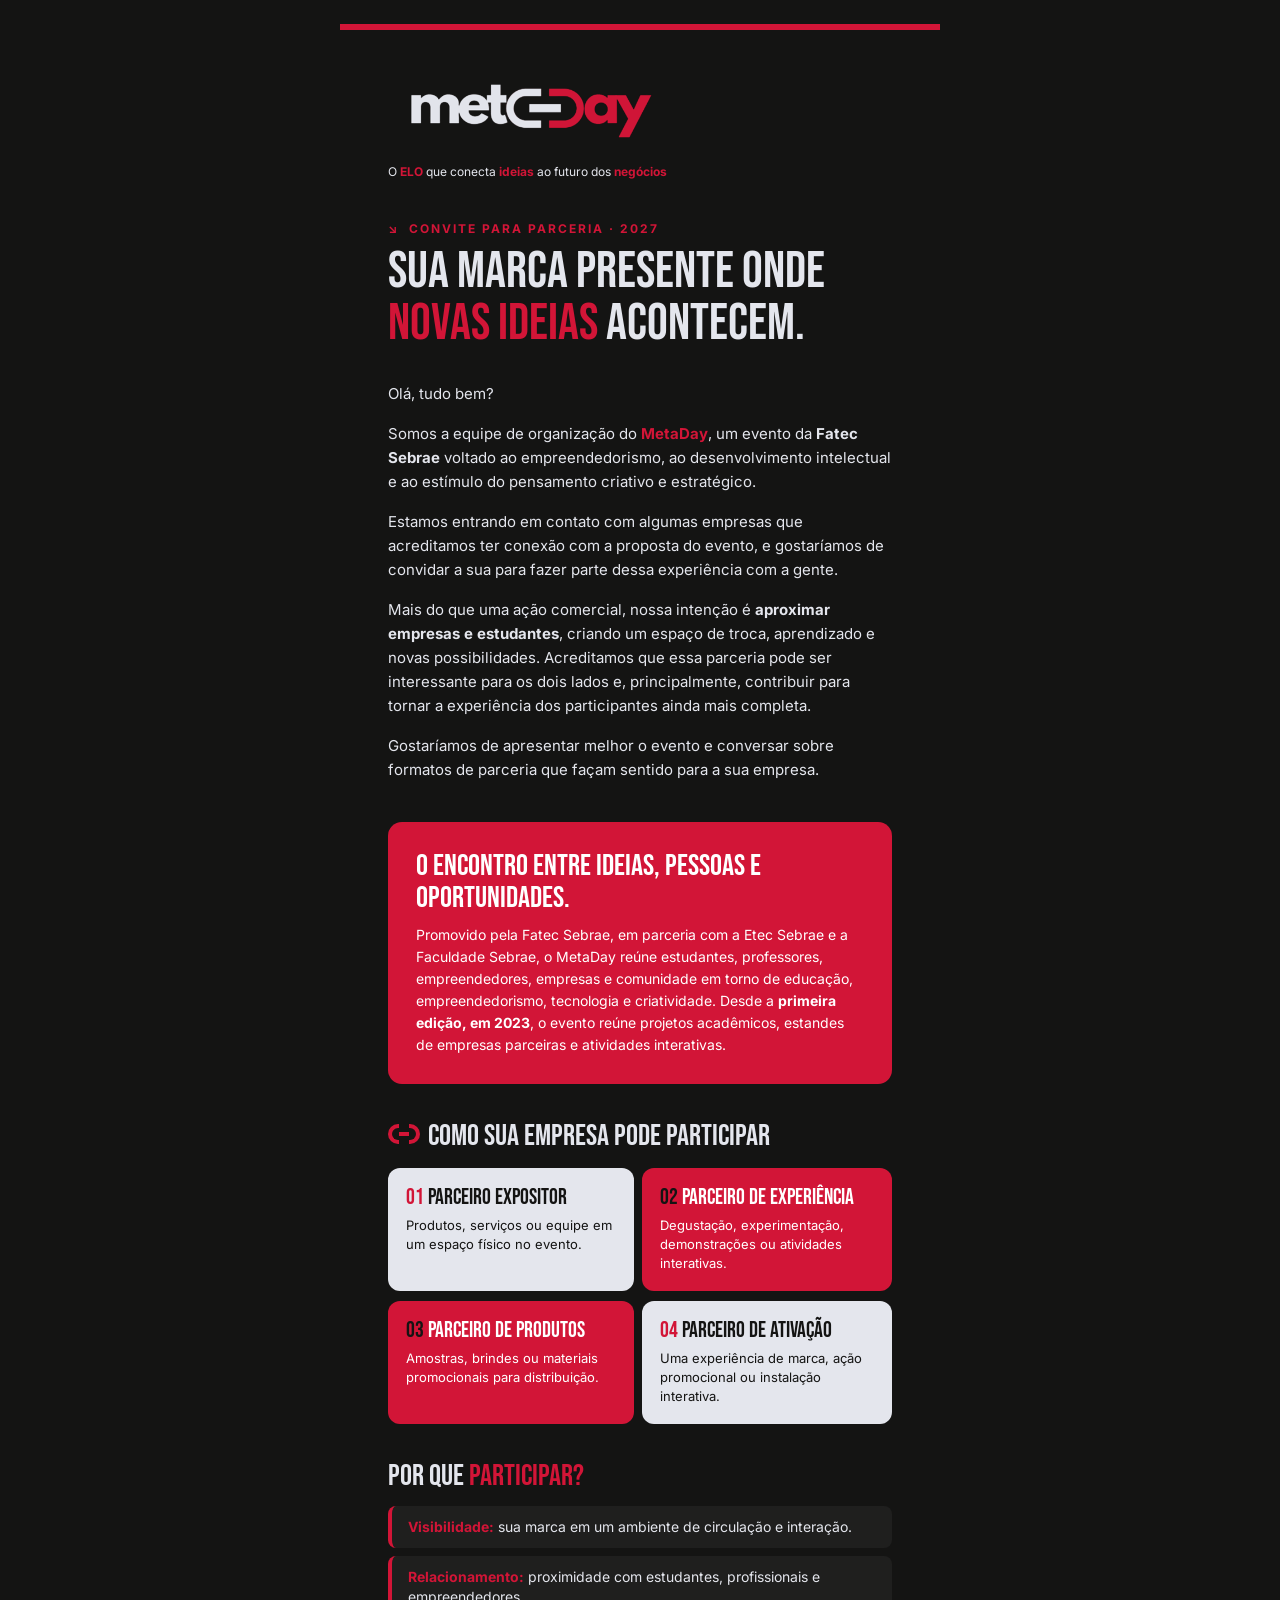
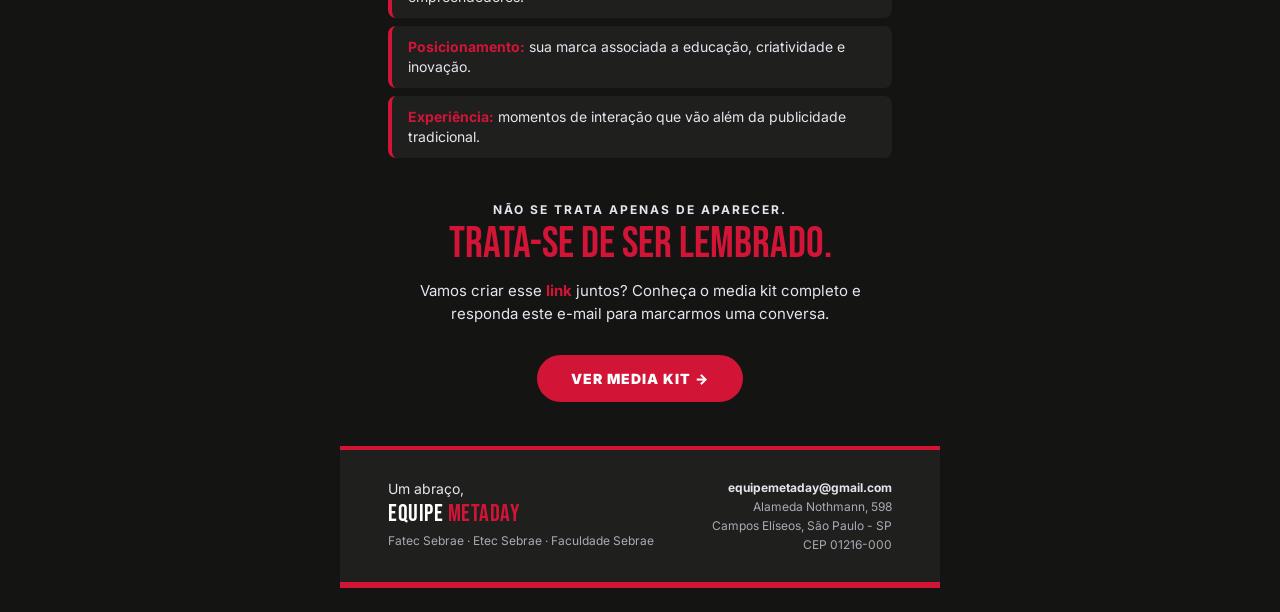
==== commit be17b134: "MetaDay: novo logo com fundo transparente Co-Authored-By: Claude Opus 5.5 <noreply@anthropic.com> Cl" ====
--- a/metaday-email/index.html
+++ b/metaday-email/index.html
@@ -41,7 +41,7 @@
     <!-- Cabeçalho / logo -->
     <tr>
       <td class="px" bgcolor="#141413" align="left" style="background:#141413; padding:40px 48px 8px 48px;">
-        <img src="https://lucasprojetokaos-web.github.io/projeto-kaos-propostas/metaday-email/logo-metaday.png" width="300" alt="MetaDay" style="display:block; width:300px; max-width:100%; height:auto; border:0; outline:none; color:#E4E6ED; font-family:Arial,sans-serif; font-size:32px; font-weight:bold;">
+        <img src="https://lucasprojetokaos-web.github.io/projeto-kaos-propostas/metaday-email/logo-metaday-v2.png" width="300" alt="MetaDay" style="display:block; width:300px; max-width:100%; height:auto; border:0; outline:none; color:#E4E6ED; font-family:Arial,sans-serif; font-size:32px; font-weight:bold;">
         <div style="font-family:Inter,Arial,sans-serif; font-size:12px; line-height:18px; color:#E4E6ED; padding-top:10px;">
           O <b style="color:#D21537;">ELO</b> que conecta <b style="color:#D21537;">ideias</b> ao futuro dos <b style="color:#D21537;">negócios</b>
         </div>
